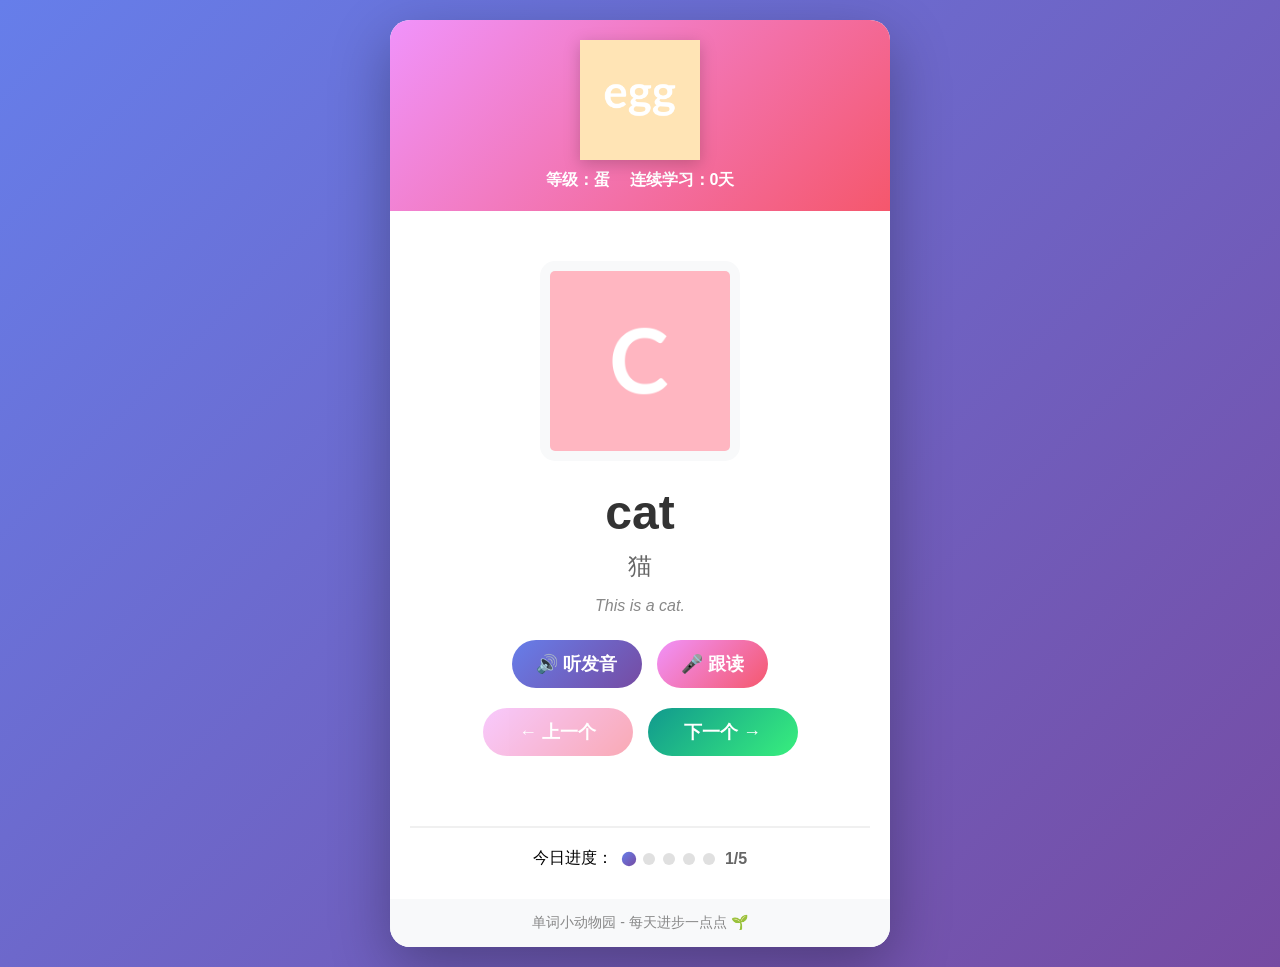
==== code/index.html @ 68d5f2ba "feat: 单词小动物园 - 小学一年级英语学习工具 v1.2 功能特性: - 每日 5 词，自动按天更新 - 动物成长系统（蛋→雏鸟→小鸟→大鸟→凤凰） - 标准发音 + 跟读录音 - 学习进度本地" ====
<!DOCTYPE html>
<html lang="zh-CN">
<head>
  <meta charset="UTF-8">
  <meta name="viewport" content="width=device-width, initial-scale=1.0">
  <title>单词小动物园 - 每日 5 词</title>
  <link rel="stylesheet" href="style.css">
</head>
<body>
  <div class="container">
    <!-- 头部：动物显示 -->
    <header class="header">
      <div class="animal-container">
        <img id="animal-image" src="images/egg.png" alt="小动物" class="animal-image">
        <div class="animal-info">
          <span id="animal-level">等级：蛋</span>
          <span id="days-count">连续学习：0 天</span>
        </div>
      </div>
    </header>

    <!-- 主内容区 -->
    <main id="main-content">
      <!-- 学习页面 -->
      <div id="learning-page" class="page">
        <div class="word-card">
          <div class="word-image-container">
            <img id="word-image" src="" alt="单词图片" class="word-image">
          </div>
          <h1 id="word-text" class="word-text">cat</h1>
          <p id="word-meaning" class="word-meaning">猫</p>
          <p id="word-sentence" class="word-sentence">This is a cat.</p>
          
          <div class="button-group">
            <button id="btn-play" class="btn btn-primary">
              🔊 听发音
            </button>
            <button id="btn-record" class="btn btn-secondary">
              🎤 跟读
            </button>
          </div>
          
          <div class="nav-buttons">
            <button id="btn-prev" class="btn btn-secondary">
              ← 上一个
            </button>
            <button id="btn-next" class="btn btn-success">
              下一个 →
            </button>
          </div>
        </div>
        
        <!-- 进度指示器 -->
        <div class="progress-container">
          <span>今日进度：</span>
          <div class="progress-dots">
            <span class="dot active"></span>
            <span class="dot"></span>
            <span class="dot"></span>
            <span class="dot"></span>
            <span class="dot"></span>
          </div>
          <span id="progress-text">1/5</span>
        </div>
      </div>

      <!-- 完成页面 -->
      <div id="complete-page" class="page hidden">
        <div class="celebration-card">
          <h1 class="celebration-title">🎉 太棒了！</h1>
          <div class="level-up-animation">
            <p class="level-up-text">小动物长大了！</p>
            <div class="level-up-arrow">🐣 → 🐤</div>
          </div>
          <button id="btn-tomorrow" class="btn btn-success btn-large">
            明天继续
          </button>
        </div>
      </div>

      <!-- 已完成页面 -->
      <div id="completed-page" class="page hidden">
        <div class="completed-card">
          <h1 class="completed-title">✅ 今天已完成</h1>
          <p class="completed-text">明天再来哦～</p>
          <div class="completed-buttons">
            <button id="btn-retry" class="btn btn-primary">
              🔄 再来一次
            </button>
            <button id="btn-review" class="btn btn-secondary">
              复习旧词
            </button>
          </div>
        </div>
      </div>
    </main>

    <!-- 底部 -->
    <footer class="footer">
      <p>单词小动物园 - 每天进步一点点 🌱</p>
    </footer>
  </div>

  <!-- 音频元素 -->
  <audio id="audio-player"></audio>

  <script src="data/words.js"></script>
  <script src="script.js"></script>
</body>
</html>
---- code/style.css ----
/* 全局样式 */
* {
  margin: 0;
  padding: 0;
  box-sizing: border-box;
}

body {
  font-family: 'Segoe UI', 'Microsoft YaHei', sans-serif;
  background: linear-gradient(135deg, #667eea 0%, #764ba2 100%);
  min-height: 100vh;
  display: flex;
  justify-content: center;
  align-items: center;
  padding: 20px;
}

.container {
  background: white;
  border-radius: 20px;
  box-shadow: 0 20px 60px rgba(0, 0, 0, 0.3);
  max-width: 500px;
  width: 100%;
  overflow: hidden;
}

/* 头部 - 动物显示 */
.header {
  background: linear-gradient(135deg, #f093fb 0%, #f5576c 100%);
  padding: 20px;
  text-align: center;
}

.animal-container {
  display: flex;
  flex-direction: column;
  align-items: center;
  gap: 10px;
}

.animal-image {
  width: 120px;
  height: 120px;
  object-fit: contain;
  filter: drop-shadow(0 4px 8px rgba(0, 0, 0, 0.2));
  transition: transform 0.3s ease;
}

.animal-image:hover {
  transform: scale(1.1);
}

.animal-info {
  display: flex;
  gap: 20px;
  color: white;
  font-size: 16px;
  font-weight: bold;
}

/* 主内容区 */
#main-content {
  padding: 30px 20px;
  min-height: 400px;
}

.page {
  animation: fadeIn 0.3s ease;
}

.page.hidden {
  display: none;
}

@keyframes fadeIn {
  from {
    opacity: 0;
    transform: translateY(10px);
  }
  to {
    opacity: 1;
    transform: translateY(0);
  }
}

/* 单词卡片 */
.word-card {
  text-align: center;
  padding: 20px;
}

.word-image-container {
  margin-bottom: 20px;
}

.word-image {
  width: 200px;
  height: 200px;
  object-fit: contain;
  border-radius: 15px;
  background: #f8f9fa;
  padding: 10px;
}

.word-text {
  font-size: 48px;
  color: #333;
  margin-bottom: 10px;
  font-weight: bold;
}

.word-meaning {
  font-size: 24px;
  color: #666;
  margin-bottom: 15px;
}

.word-sentence {
  font-size: 16px;
  color: #888;
  font-style: italic;
  margin-bottom: 25px;
  padding: 0 20px;
}

/* 按钮组 */
.button-group {
  display: flex;
  gap: 15px;
  justify-content: center;
  margin-bottom: 20px;
}

.btn {
  padding: 12px 24px;
  border: none;
  border-radius: 50px;
  font-size: 18px;
  cursor: pointer;
  transition: all 0.3s ease;
  font-weight: bold;
}

.btn:hover {
  transform: translateY(-2px);
  box-shadow: 0 4px 12px rgba(0, 0, 0, 0.2);
}

.btn:active {
  transform: translateY(0);
}

.btn-primary {
  background: linear-gradient(135deg, #667eea 0%, #764ba2 100%);
  color: white;
}

.btn-secondary {
  background: linear-gradient(135deg, #f093fb 0%, #f5576c 100%);
  color: white;
}

.btn-success {
  background: linear-gradient(135deg, #11998e 0%, #38ef7d 100%);
  color: white;
}

.btn-large {
  padding: 15px 40px;
  font-size: 20px;
  width: 100%;
}

/* 导航按钮组 */
.nav-buttons {
  display: flex;
  gap: 15px;
  justify-content: center;
  margin-bottom: 20px;
}

.nav-buttons .btn {
  flex: 1;
  max-width: 150px;
}

/* 进度指示器 */
.progress-container {
  display: flex;
  align-items: center;
  justify-content: center;
  gap: 10px;
  margin-top: 30px;
  padding-top: 20px;
  border-top: 2px solid #f0f0f0;
}

.progress-dots {
  display: flex;
  gap: 8px;
}

.dot {
  width: 12px;
  height: 12px;
  border-radius: 50%;
  background: #e0e0e0;
  transition: all 0.3s ease;
}

.dot.active {
  background: linear-gradient(135deg, #667eea 0%, #764ba2 100%);
  transform: scale(1.2);
}

.dot.completed {
  background: linear-gradient(135deg, #11998e 0%, #38ef7d 100%);
}

#progress-text {
  font-weight: bold;
  color: #666;
}

/* 完成页面 */
.celebration-card,
.completed-card {
  text-align: center;
  padding: 40px 20px;
}

.celebration-title,
.completed-title {
  font-size: 36px;
  margin-bottom: 30px;
  animation: bounce 0.6s ease;
}

@keyframes bounce {
  0%, 100% { transform: translateY(0); }
  50% { transform: translateY(-20px); }
}

.level-up-animation {
  margin-bottom: 30px;
}

.level-up-text {
  font-size: 24px;
  color: #666;
  margin-bottom: 15px;
}

.level-up-arrow {
  font-size: 48px;
  animation: pulse 1s infinite;
}

@keyframes pulse {
  0%, 100% { transform: scale(1); }
  50% { transform: scale(1.1); }
}

.completed-text {
  font-size: 20px;
  color: #666;
  margin-bottom: 30px;
}

/* 已完成页面按钮组 */
.completed-buttons {
  display: flex;
  gap: 15px;
  justify-content: center;
  flex-wrap: wrap;
}

.completed-buttons .btn {
  min-width: 140px;
}

/* 底部 */
.footer {
  background: #f8f9fa;
  padding: 15px;
  text-align: center;
  color: #888;
  font-size: 14px;
}

/* 响应式设计 */
@media (max-width: 480px) {
  .word-text {
    font-size: 36px;
  }
  
  .word-meaning {
    font-size: 20px;
  }
  
  .word-image {
    width: 150px;
    height: 150px;
  }
  
  .animal-image {
    width: 100px;
    height: 100px;
  }
  
  .button-group {
    flex-direction: column;
  }
  
  .btn {
    width: 100%;
  }
}

/* 录音状态 */
.btn-recording {
  animation: recording 1s infinite;
  background: linear-gradient(135deg, #ff416c 0%, #ff4b2b 100%) !important;
}

@keyframes recording {
  0%, 100% { opacity: 1; }
  50% { opacity: 0.6; }
}
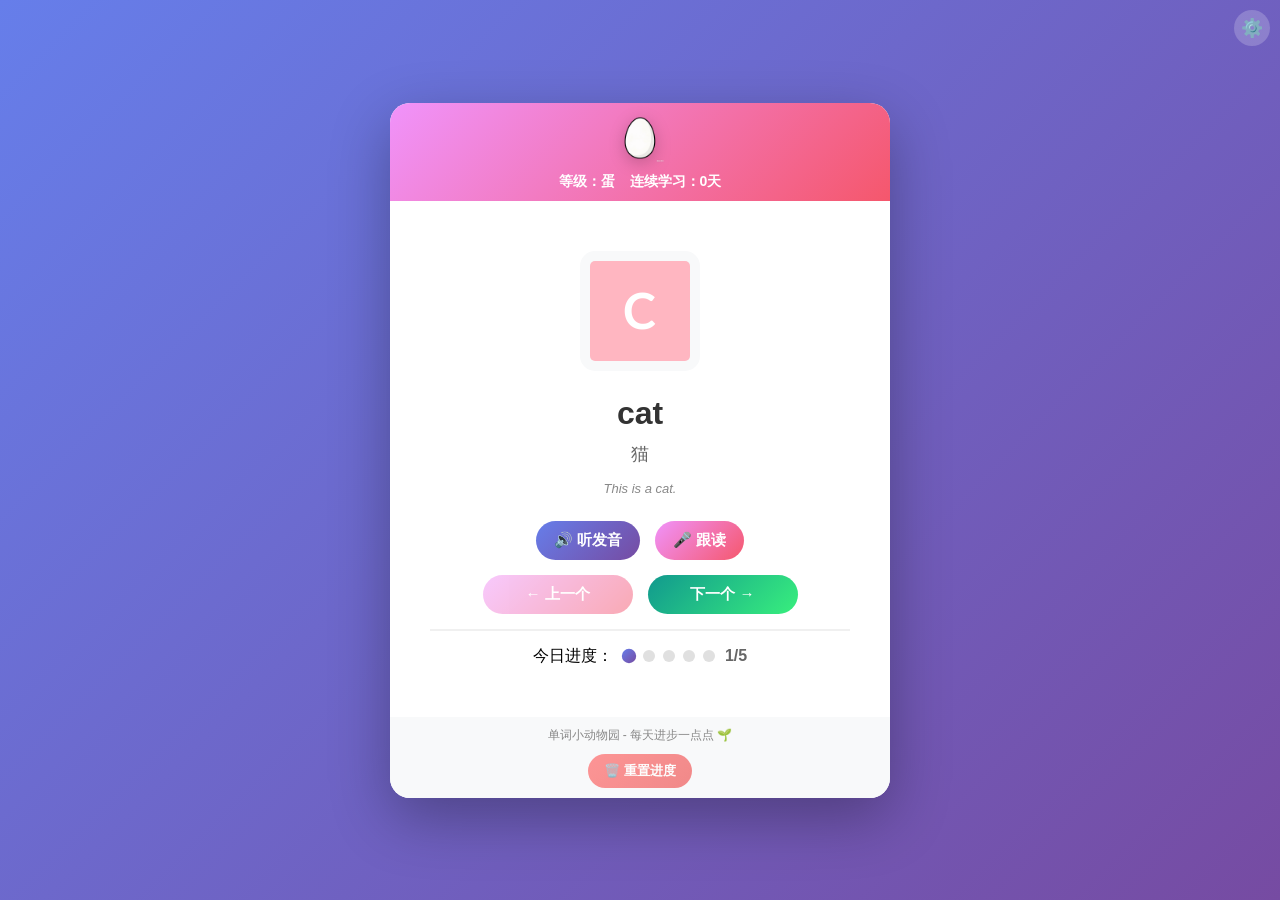
==== commit 54426bd2: "feat: 添加布局切换功能和重置进度按钮 - 新增三种布局样式（紧凑/左右分栏/卡片悬浮） - 添加设置面板，用户可自由选择布局 - 添加重置进度按钮，支持确认弹窗 - 优化图片资源（egg_0.p" ====
--- a/code/index.html
+++ b/code/index.html
@@ -4,20 +4,62 @@
   <meta charset="UTF-8">
   <meta name="viewport" content="width=device-width, initial-scale=1.0">
   <title>单词小动物园 - 每日 5 词</title>
-  <link rel="stylesheet" href="style.css">
+  <link rel="stylesheet" href="./style.css">
 </head>
 <body>
   <div class="container">
-    <!-- 头部：动物显示 -->
+    <!-- 头部：动物显示 + 设置按钮 -->
     <header class="header">
       <div class="animal-container">
-        <img id="animal-image" src="images/egg.png" alt="小动物" class="animal-image">
+        <img id="animal-image" src="images/egg_0.png" alt="小动物" class="animal-image">
         <div class="animal-info">
           <span id="animal-level">等级：蛋</span>
           <span id="days-count">连续学习：0 天</span>
         </div>
       </div>
+      <button id="btn-settings" class="btn-settings" title="设置布局">
+        ⚙️
+      </button>
     </header>
+
+    <!-- 设置面板 -->
+    <div id="settings-panel" class="settings-panel hidden">
+      <div class="settings-content">
+        <div class="settings-header">
+          <h3>🎨 布局设置</h3>
+          <button id="btn-close-settings" class="btn-close">×</button>
+        </div>
+        <div class="settings-body">
+          <p class="settings-desc">选择你喜欢的布局样式：</p>
+          <div class="layout-options">
+            <label class="layout-option">
+              <input type="radio" name="layout" value="layout-a" checked>
+              <div class="layout-preview layout-preview-a">
+                <div class="preview-icon">📱</div>
+                <strong>紧凑布局</strong>
+                <span>方案 A</span>
+              </div>
+            </label>
+            <label class="layout-option">
+              <input type="radio" name="layout" value="layout-b">
+              <div class="layout-preview layout-preview-b">
+                <div class="preview-icon">📖</div>
+                <strong>左右分栏</strong>
+                <span>方案 B</span>
+              </div>
+            </label>
+            <label class="layout-option">
+              <input type="radio" name="layout" value="layout-c">
+              <div class="layout-preview layout-preview-c">
+                <div class="preview-icon">🎴</div>
+                <strong>卡片悬浮</strong>
+                <span>方案 C</span>
+              </div>
+            </label>
+          </div>
+        </div>
+      </div>
+    </div>
 
     <!-- 主内容区 -->
     <main id="main-content">
@@ -27,40 +69,40 @@
           <div class="word-image-container">
             <img id="word-image" src="" alt="单词图片" class="word-image">
           </div>
-          <h1 id="word-text" class="word-text">cat</h1>
-          <p id="word-meaning" class="word-meaning">猫</p>
-          <p id="word-sentence" class="word-sentence">This is a cat.</p>
-          
-          <div class="button-group">
-            <button id="btn-play" class="btn btn-primary">
-              🔊 听发音
-            </button>
-            <button id="btn-record" class="btn btn-secondary">
-              🎤 跟读
-            </button>
+          <div class="word-content">
+            <h1 id="word-text" class="word-text">cat</h1>
+            <p id="word-meaning" class="word-meaning">猫</p>
+            <p id="word-sentence" class="word-sentence">This is a cat.</p>
+            
+            <div class="button-group">
+              <button id="btn-play" class="btn btn-primary">
+                🔊 听发音
+              </button>
+              <button id="btn-record" class="btn btn-secondary">
+                🎤 跟读
+              </button>
+            </div>
+            
+            <div class="nav-buttons">
+              <button id="btn-prev" class="btn btn-secondary">
+                ← 上一个
+              </button>
+              <button id="btn-next" class="btn btn-success">
+                下一个 →
+              </button>
+            </div>
           </div>
-          
-          <div class="nav-buttons">
-            <button id="btn-prev" class="btn btn-secondary">
-              ← 上一个
-            </button>
-            <button id="btn-next" class="btn btn-success">
-              下一个 →
-            </button>
+          <div class="progress-container">
+            <span>今日进度：</span>
+            <div class="progress-dots">
+              <span class="dot active"></span>
+              <span class="dot"></span>
+              <span class="dot"></span>
+              <span class="dot"></span>
+              <span class="dot"></span>
+            </div>
+            <span id="progress-text">1/5</span>
           </div>
-        </div>
-        
-        <!-- 进度指示器 -->
-        <div class="progress-container">
-          <span>今日进度：</span>
-          <div class="progress-dots">
-            <span class="dot active"></span>
-            <span class="dot"></span>
-            <span class="dot"></span>
-            <span class="dot"></span>
-            <span class="dot"></span>
-          </div>
-          <span id="progress-text">1/5</span>
         </div>
       </div>
 
@@ -98,13 +140,16 @@
     <!-- 底部 -->
     <footer class="footer">
       <p>单词小动物园 - 每天进步一点点 🌱</p>
+      <button id="btn-reset" class="btn-reset" title="重置学习进度">
+        🗑️ 重置进度
+      </button>
     </footer>
   </div>
 
   <!-- 音频元素 -->
   <audio id="audio-player"></audio>
 
-  <script src="data/words.js"></script>
-  <script src="script.js"></script>
+  <script src="./data/words.js"></script>
+  <script src="./script.js"></script>
 </body>
 </html>
--- a/code/style.css
+++ b/code/style.css
@@ -279,13 +279,445 @@
   min-width: 140px;
 }
 
-/* 底部 */
+/* ==================== 设置按钮 ==================== */
+.btn-settings {
+  position: absolute;
+  top: 10px;
+  right: 10px;
+  width: 36px;
+  height: 36px;
+  border: none;
+  border-radius: 50%;
+  background: rgba(255, 255, 255, 0.2);
+  color: white;
+  font-size: 18px;
+  cursor: pointer;
+  transition: all 0.3s ease;
+  display: flex;
+  align-items: center;
+  justify-content: center;
+}
+
+.btn-settings:hover {
+  background: rgba(255, 255, 255, 0.3);
+  transform: rotate(30deg);
+}
+
+/* ==================== 设置面板 ==================== */
+.settings-panel {
+  position: fixed;
+  top: 0;
+  left: 0;
+  width: 100%;
+  height: 100%;
+  background: rgba(0, 0, 0, 0.5);
+  display: flex;
+  align-items: center;
+  justify-content: center;
+  z-index: 1000;
+  animation: fadeIn 0.2s ease;
+}
+
+.settings-panel.hidden {
+  display: none;
+}
+
+.settings-content {
+  background: white;
+  border-radius: 20px;
+  padding: 25px;
+  max-width: 400px;
+  width: 90%;
+  box-shadow: 0 20px 60px rgba(0, 0, 0, 0.3);
+  animation: slideUp 0.3s ease;
+}
+
+@keyframes slideUp {
+  from {
+    opacity: 0;
+    transform: translateY(20px);
+  }
+  to {
+    opacity: 1;
+    transform: translateY(0);
+  }
+}
+
+.settings-header {
+  display: flex;
+  justify-content: space-between;
+  align-items: center;
+  margin-bottom: 20px;
+}
+
+.settings-header h3 {
+  font-size: 20px;
+  color: #333;
+  margin: 0;
+}
+
+.btn-close {
+  width: 30px;
+  height: 30px;
+  border: none;
+  border-radius: 50%;
+  background: #f0f0f0;
+  color: #666;
+  font-size: 20px;
+  cursor: pointer;
+  transition: all 0.3s ease;
+  display: flex;
+  align-items: center;
+  justify-content: center;
+}
+
+.btn-close:hover {
+  background: #ff6b6b;
+  color: white;
+}
+
+.settings-body {
+  padding: 10px 0;
+}
+
+.settings-desc {
+  color: #666;
+  font-size: 14px;
+  margin-bottom: 15px;
+}
+
+/* 布局选项 */
+.layout-options {
+  display: grid;
+  grid-template-columns: repeat(3, 1fr);
+  gap: 10px;
+}
+
+.layout-option {
+  cursor: pointer;
+}
+
+.layout-option input[type="radio"] {
+  display: none;
+}
+
+.layout-preview {
+  display: flex;
+  flex-direction: column;
+  align-items: center;
+  padding: 15px 10px;
+  border: 2px solid #e0e0e0;
+  border-radius: 12px;
+  transition: all 0.3s ease;
+  text-align: center;
+}
+
+.layout-option input[type="radio"]:checked + .layout-preview {
+  border-color: #667eea;
+  background: linear-gradient(135deg, rgba(102, 126, 234, 0.1) 0%, rgba(118, 75, 162, 0.1) 100%);
+}
+
+.layout-preview:hover {
+  border-color: #667eea;
+  transform: translateY(-2px);
+}
+
+.preview-icon {
+  font-size: 24px;
+  margin-bottom: 8px;
+}
+
+.layout-preview strong {
+  font-size: 13px;
+  color: #333;
+  margin-bottom: 4px;
+}
+
+.layout-preview span {
+  font-size: 11px;
+  color: #999;
+}
+
+/* 布局预览示意图 */
+.layout-preview-a, .layout-preview-b, .layout-preview-c {
+  min-height: 60px;
+  background: #f8f9fa;
+  justify-content: center;
+}
+
+/* ==================== 布局 A：紧凑布局 ==================== */
+.layout-a .header {
+  padding: 10px 15px;
+  min-height: 70px;
+}
+
+.layout-a .animal-image {
+  width: 50px;
+  height: 50px;
+}
+
+.layout-a .animal-info {
+  gap: 15px;
+  font-size: 14px;
+}
+
+.layout-a .word-image {
+  width: 120px;
+  height: 120px;
+}
+
+.layout-a .word-text {
+  font-size: 32px;
+}
+
+.layout-a .word-meaning {
+  font-size: 18px;
+}
+
+.layout-a .word-sentence {
+  font-size: 13px;
+}
+
+.layout-a .btn {
+  padding: 10px 18px;
+  font-size: 15px;
+}
+
+.layout-a .button-group {
+  margin-bottom: 15px;
+}
+
+.layout-a .nav-buttons {
+  margin-bottom: 15px;
+}
+
+.layout-a .progress-container {
+  margin-top: 15px;
+  padding-top: 15px;
+  border-top: 2px solid #f0f0f0;
+}
+
+.layout-a .footer {
+  padding: 10px;
+  font-size: 12px;
+}
+
+/* ==================== 布局 B：左右分栏 ==================== */
+.layout-b .container {
+  max-width: 600px;
+}
+
+.layout-b .header {
+  padding: 15px;
+  min-height: 80px;
+}
+
+.layout-b .animal-container {
+  flex-direction: row;
+  justify-content: center;
+}
+
+.layout-b .animal-image {
+  width: 60px;
+  height: 60px;
+}
+
+.layout-b .animal-info {
+  flex-direction: column;
+  gap: 5px;
+  font-size: 14px;
+}
+
+.layout-b #main-content {
+  padding: 20px 15px;
+}
+
+.layout-b .word-card {
+  display: grid;
+  grid-template-columns: 1fr 1.5fr;
+  grid-template-rows: 1fr auto;
+  gap: 20px;
+  text-align: left;
+}
+
+.layout-b .word-image-container {
+  grid-row: 1 / 2;
+  margin-bottom: 0;
+  display: flex;
+  align-items: center;
+  justify-content: center;
+}
+
+.layout-b .word-image {
+  width: 140px;
+  height: 140px;
+}
+
+.layout-b .word-content {
+  grid-row: 1 / 2;
+  display: flex;
+  flex-direction: column;
+  justify-content: center;
+}
+
+.layout-b .progress-container {
+  grid-column: 1 / -1;
+  grid-row: 2 / 3;
+  margin-top: 10px;
+  padding-top: 15px;
+  border-top: 2px solid #f0f0f0;
+}
+
+.layout-b .word-text {
+  font-size: 36px;
+  margin-bottom: 8px;
+}
+
+.layout-b .word-meaning {
+  font-size: 20px;
+  margin-bottom: 10px;
+}
+
+.layout-b .word-sentence {
+  font-size: 14px;
+  margin-bottom: 15px;
+}
+
+.layout-b .button-group {
+  margin-bottom: 10px;
+}
+
+.layout-b .btn {
+  padding: 8px 16px;
+  font-size: 14px;
+}
+
+.layout-b .nav-buttons {
+  margin-bottom: 10px;
+}
+
+/* ==================== 布局 C：卡片悬浮 ==================== */
+.layout-c body {
+  background: linear-gradient(135deg, #667eea 0%, #764ba2 100%);
+  padding: 10px;
+}
+
+.layout-c .container {
+  background: transparent;
+  box-shadow: none;
+  max-width: 450px;
+}
+
+.layout-c .header {
+  background: transparent;
+  padding: 10px 15px;
+  min-height: 60px;
+  position: relative;
+}
+
+.layout-c .animal-container {
+  display: flex;
+  align-items: center;
+  gap: 10px;
+}
+
+.layout-c .animal-image {
+  width: 50px;
+  height: 50px;
+  filter: drop-shadow(0 4px 8px rgba(0, 0, 0, 0.3));
+}
+
+.layout-c .animal-info {
+  color: white;
+  font-size: 13px;
+  gap: 10px;
+}
+
+.layout-c .btn-settings {
+  position: absolute;
+  top: 50%;
+  right: 15px;
+  transform: translateY(-50%);
+}
+
+.layout-c #main-content {
+  padding: 10px;
+  min-height: auto;
+}
+
+.layout-c .word-card {
+  background: white;
+  border-radius: 20px;
+  padding: 25px 20px;
+  box-shadow: 0 20px 60px rgba(0, 0, 0, 0.3);
+}
+
+.layout-c .word-image {
+  width: 130px;
+  height: 130px;
+}
+
+.layout-c .word-text {
+  font-size: 34px;
+}
+
+.layout-c .word-meaning {
+  font-size: 19px;
+}
+
+.layout-c .word-sentence {
+  font-size: 14px;
+}
+
+.layout-c .btn {
+  padding: 10px 18px;
+  font-size: 15px;
+}
+
+.layout-c .progress-container {
+  background: transparent;
+  border-radius: 0;
+  padding: 10px 0 0 0;
+  margin-top: 15px;
+  border-top: 2px solid #f0f0f0;
+}
+
+.layout-c .footer {
+  background: rgba(255, 255, 255, 0.9);
+  border-radius: 15px;
+  margin: 10px;
+  padding: 10px;
+}
+
+/* ==================== 底部 ==================== */
 .footer {
   background: #f8f9fa;
   padding: 15px;
   text-align: center;
   color: #888;
   font-size: 14px;
+  position: relative;
+}
+
+/* 重置按钮 */
+.btn-reset {
+  margin-top: 10px;
+  padding: 8px 16px;
+  border: none;
+  border-radius: 20px;
+  background: linear-gradient(135deg, #ff6b6b 0%, #ee5a5a 100%);
+  color: white;
+  font-size: 13px;
+  cursor: pointer;
+  transition: all 0.3s ease;
+  font-weight: bold;
+  opacity: 0.7;
+}
+
+.btn-reset:hover {
+  opacity: 1;
+  transform: translateY(-2px);
+  box-shadow: 0 4px 12px rgba(255, 107, 107, 0.3);
 }
 
 /* 响应式设计 */
